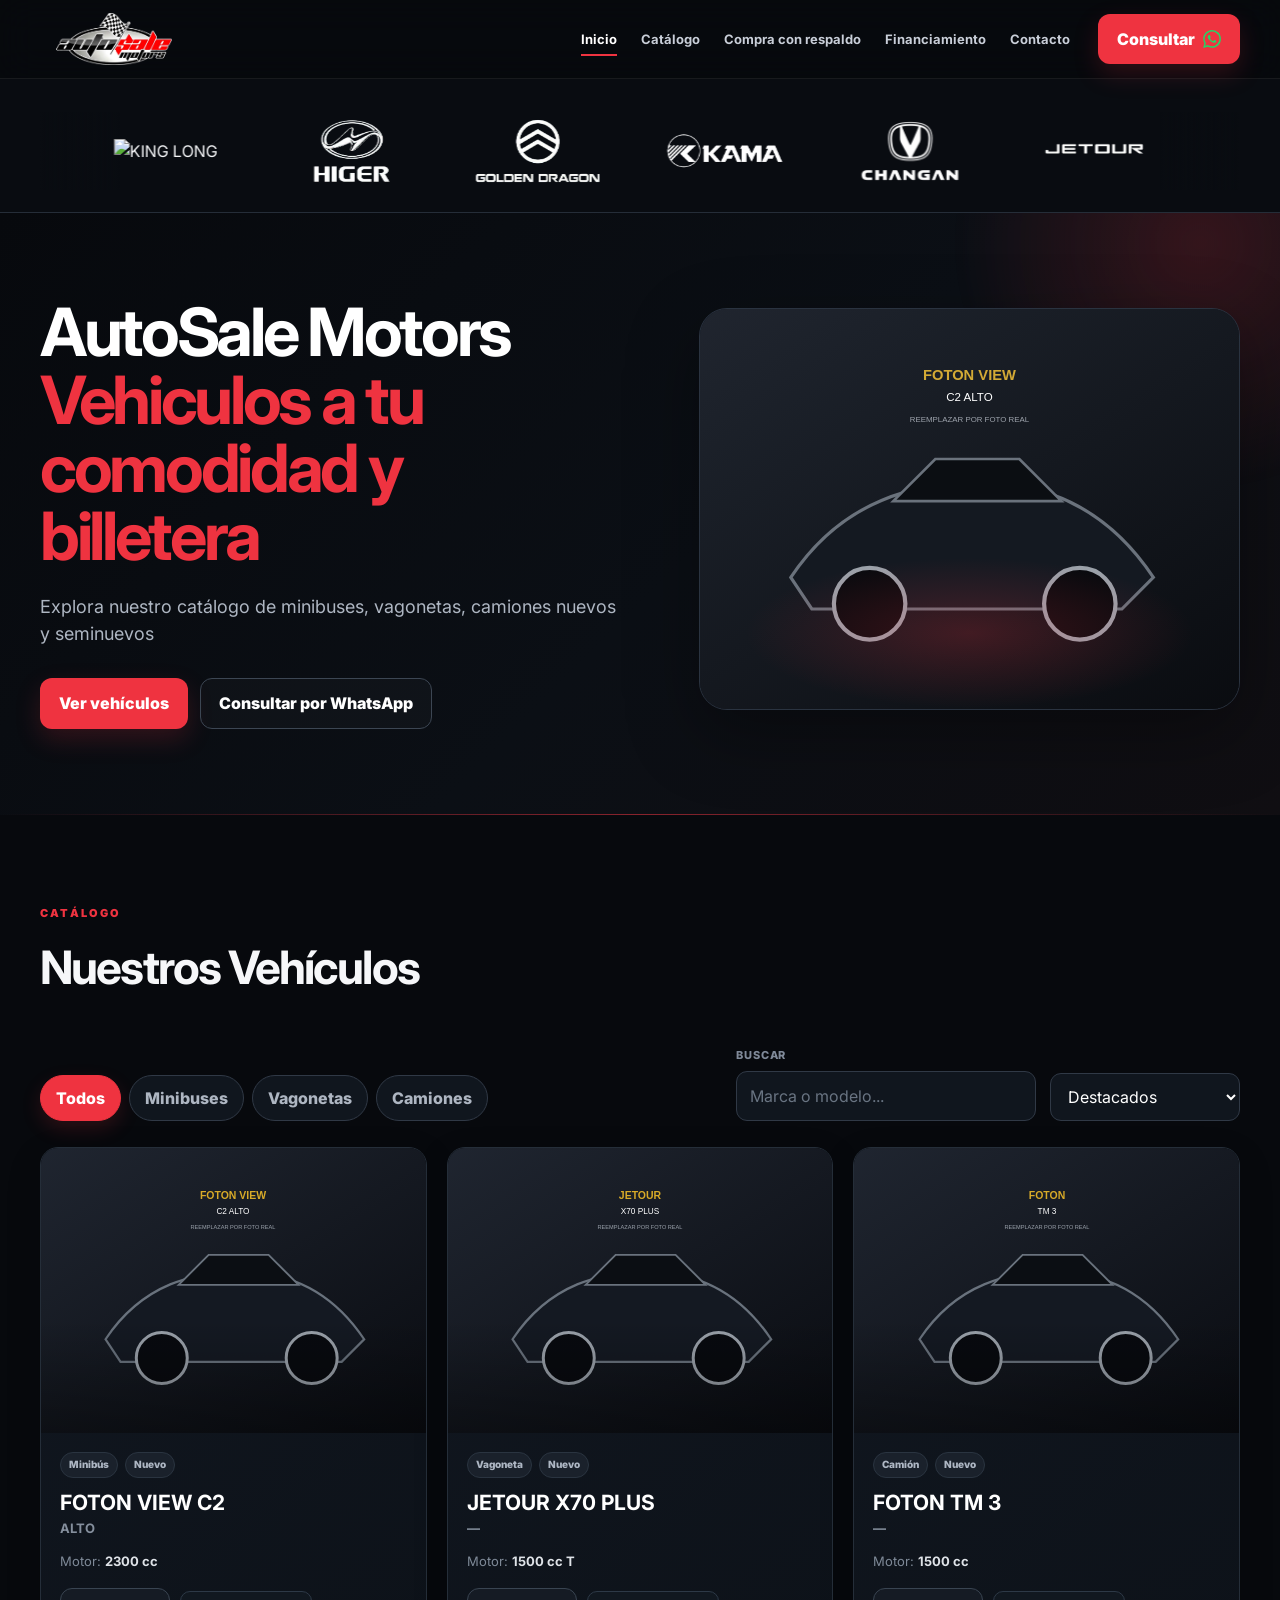
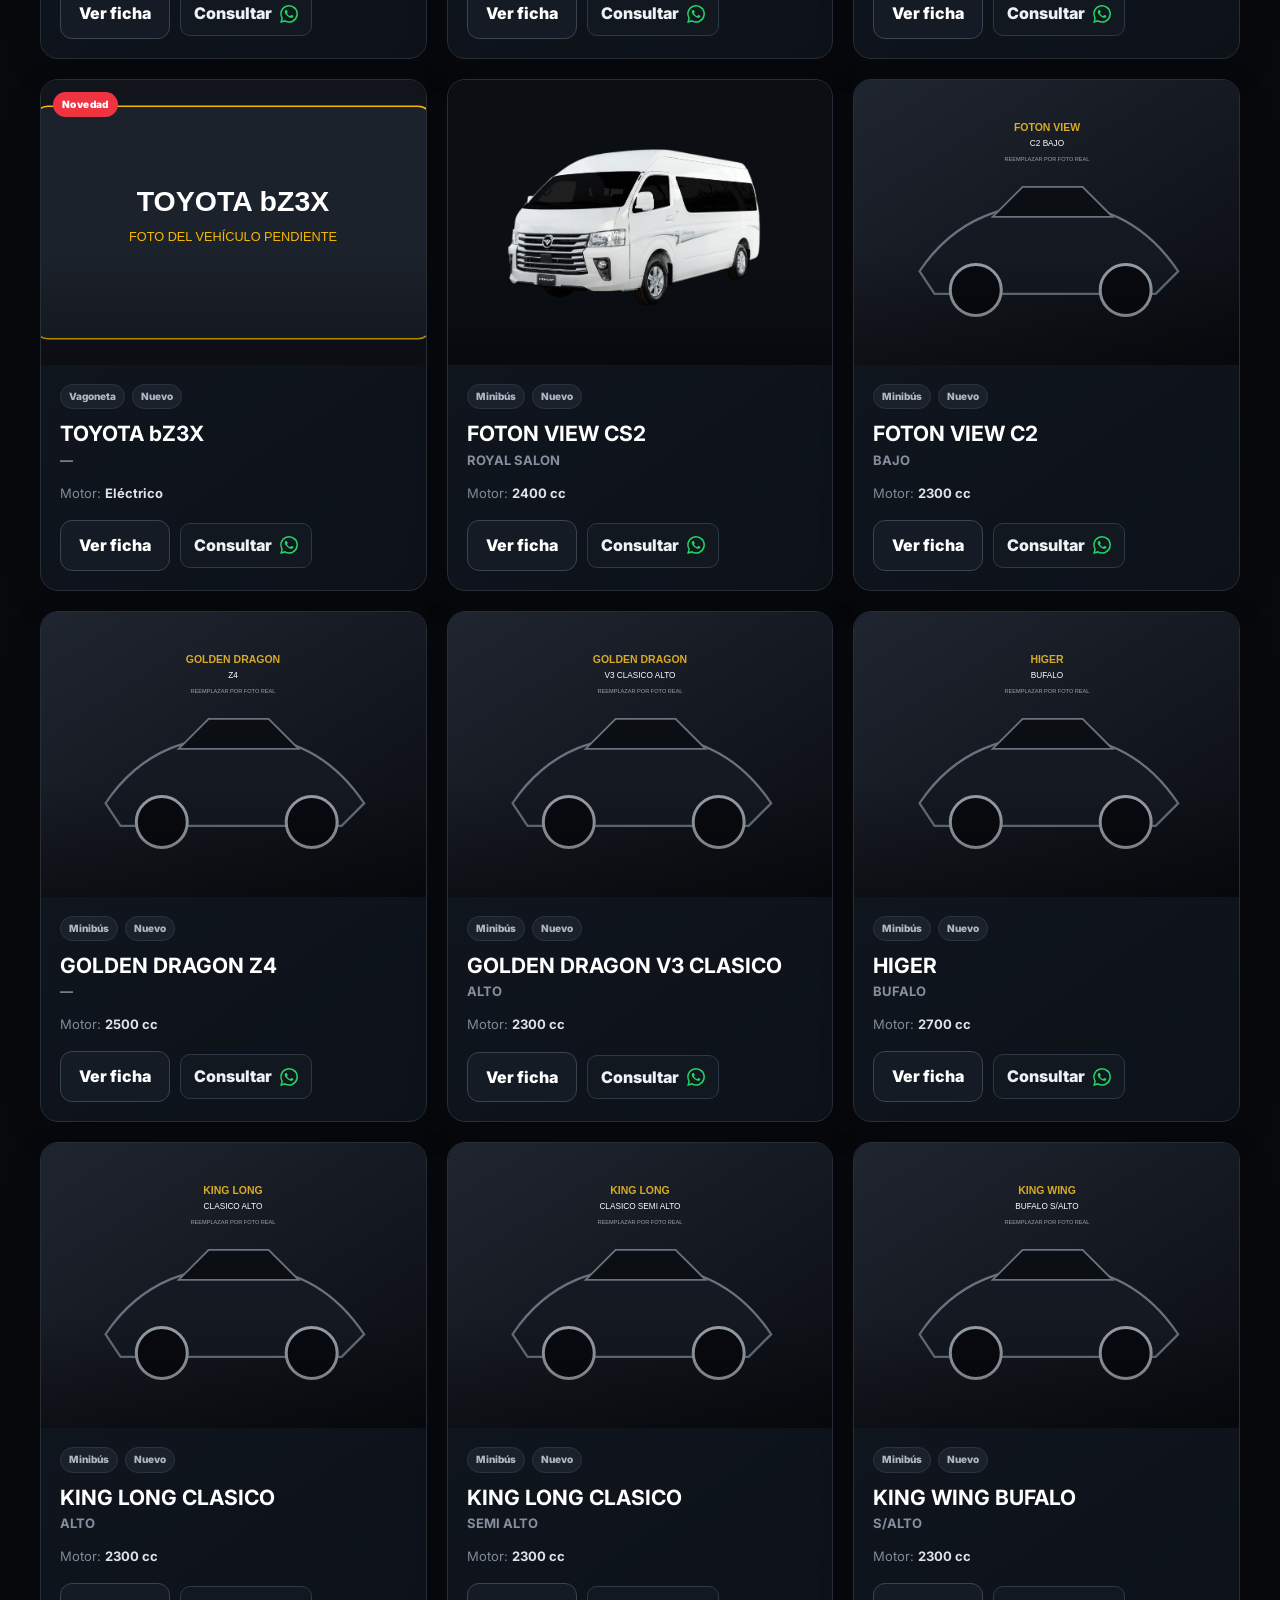
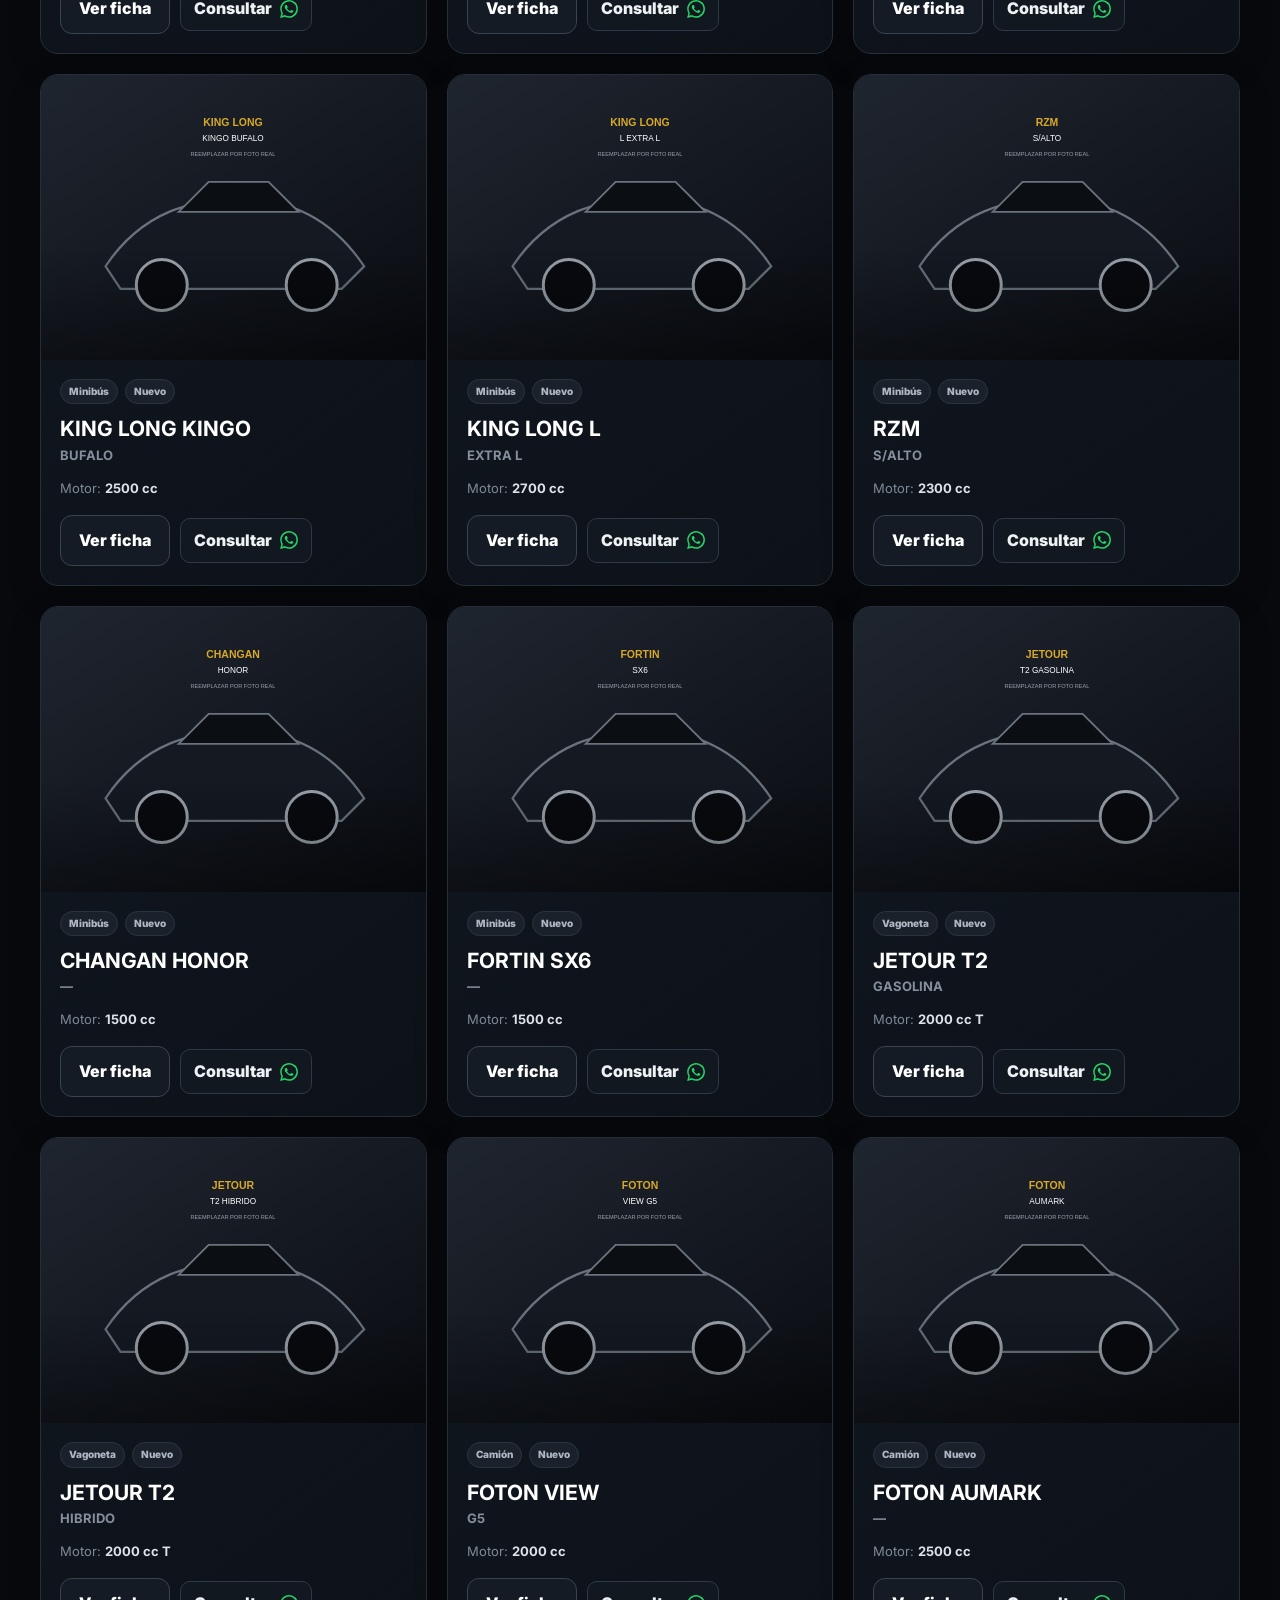
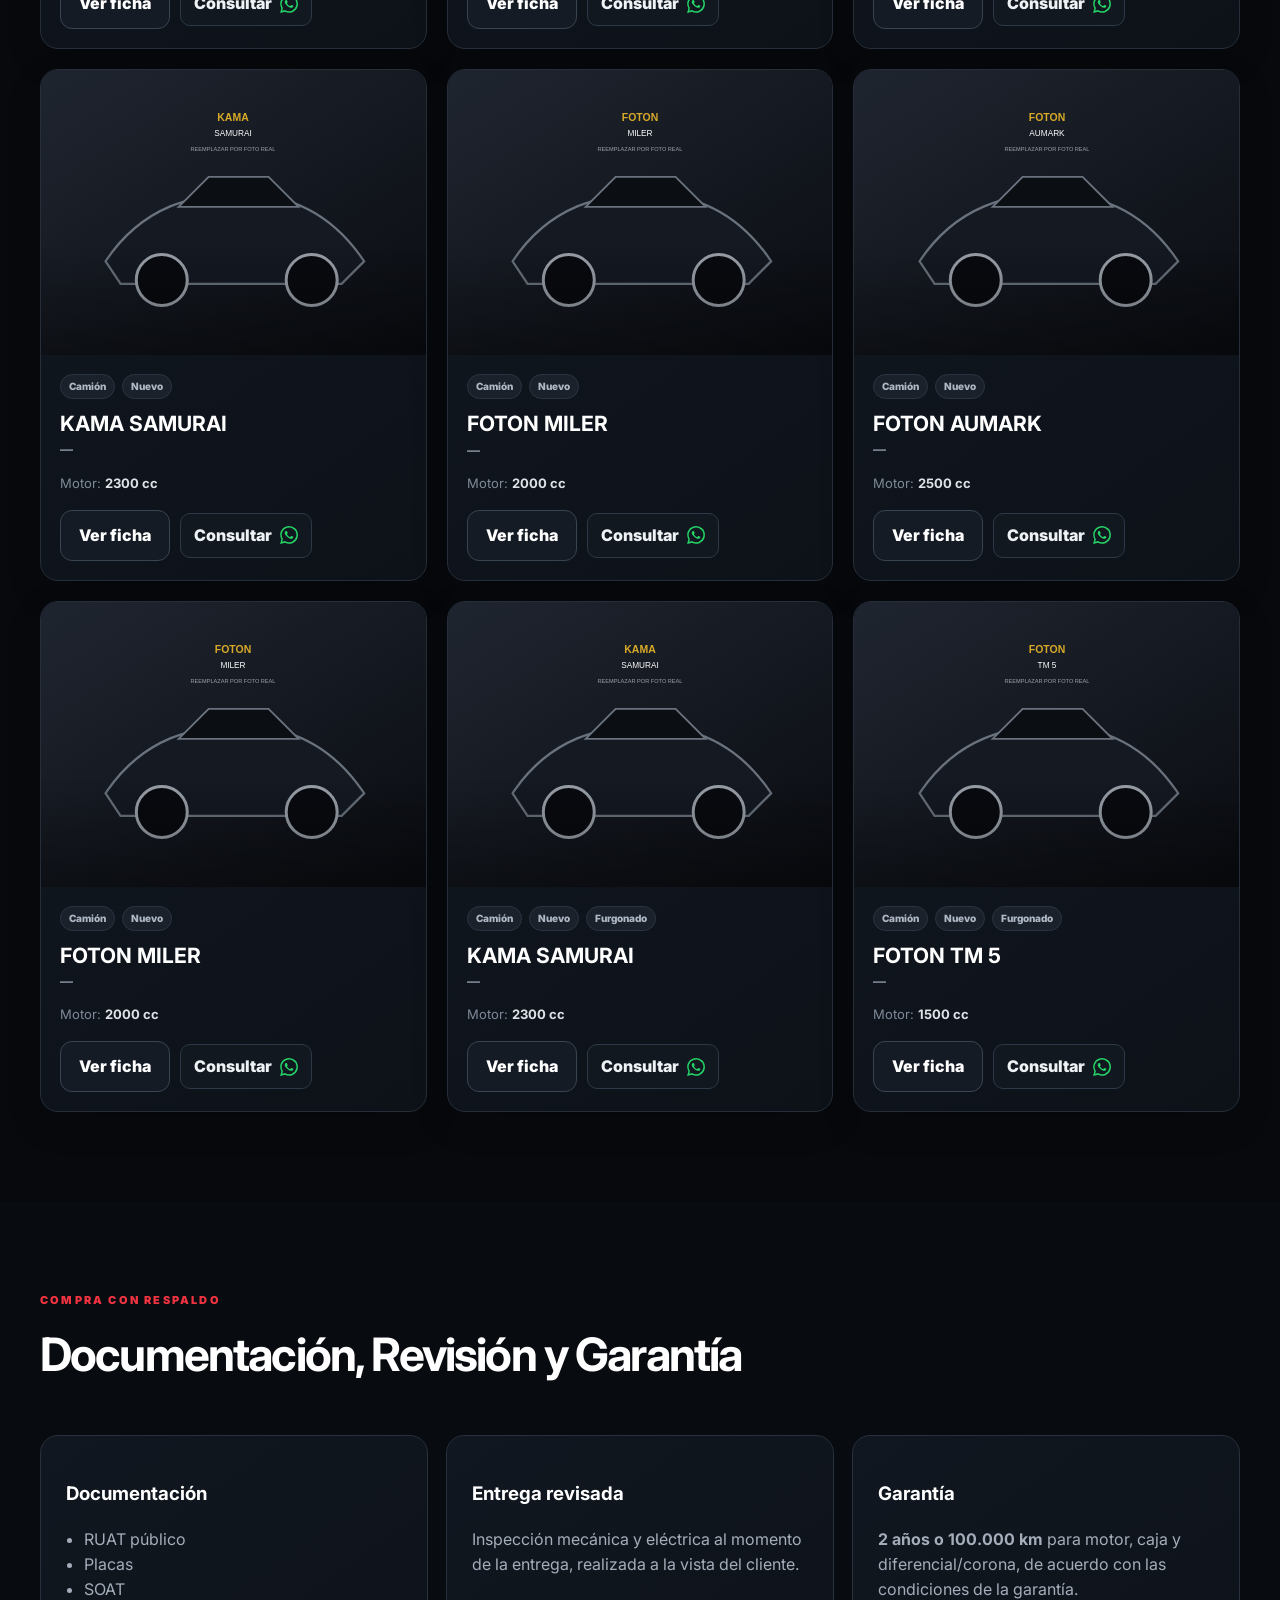
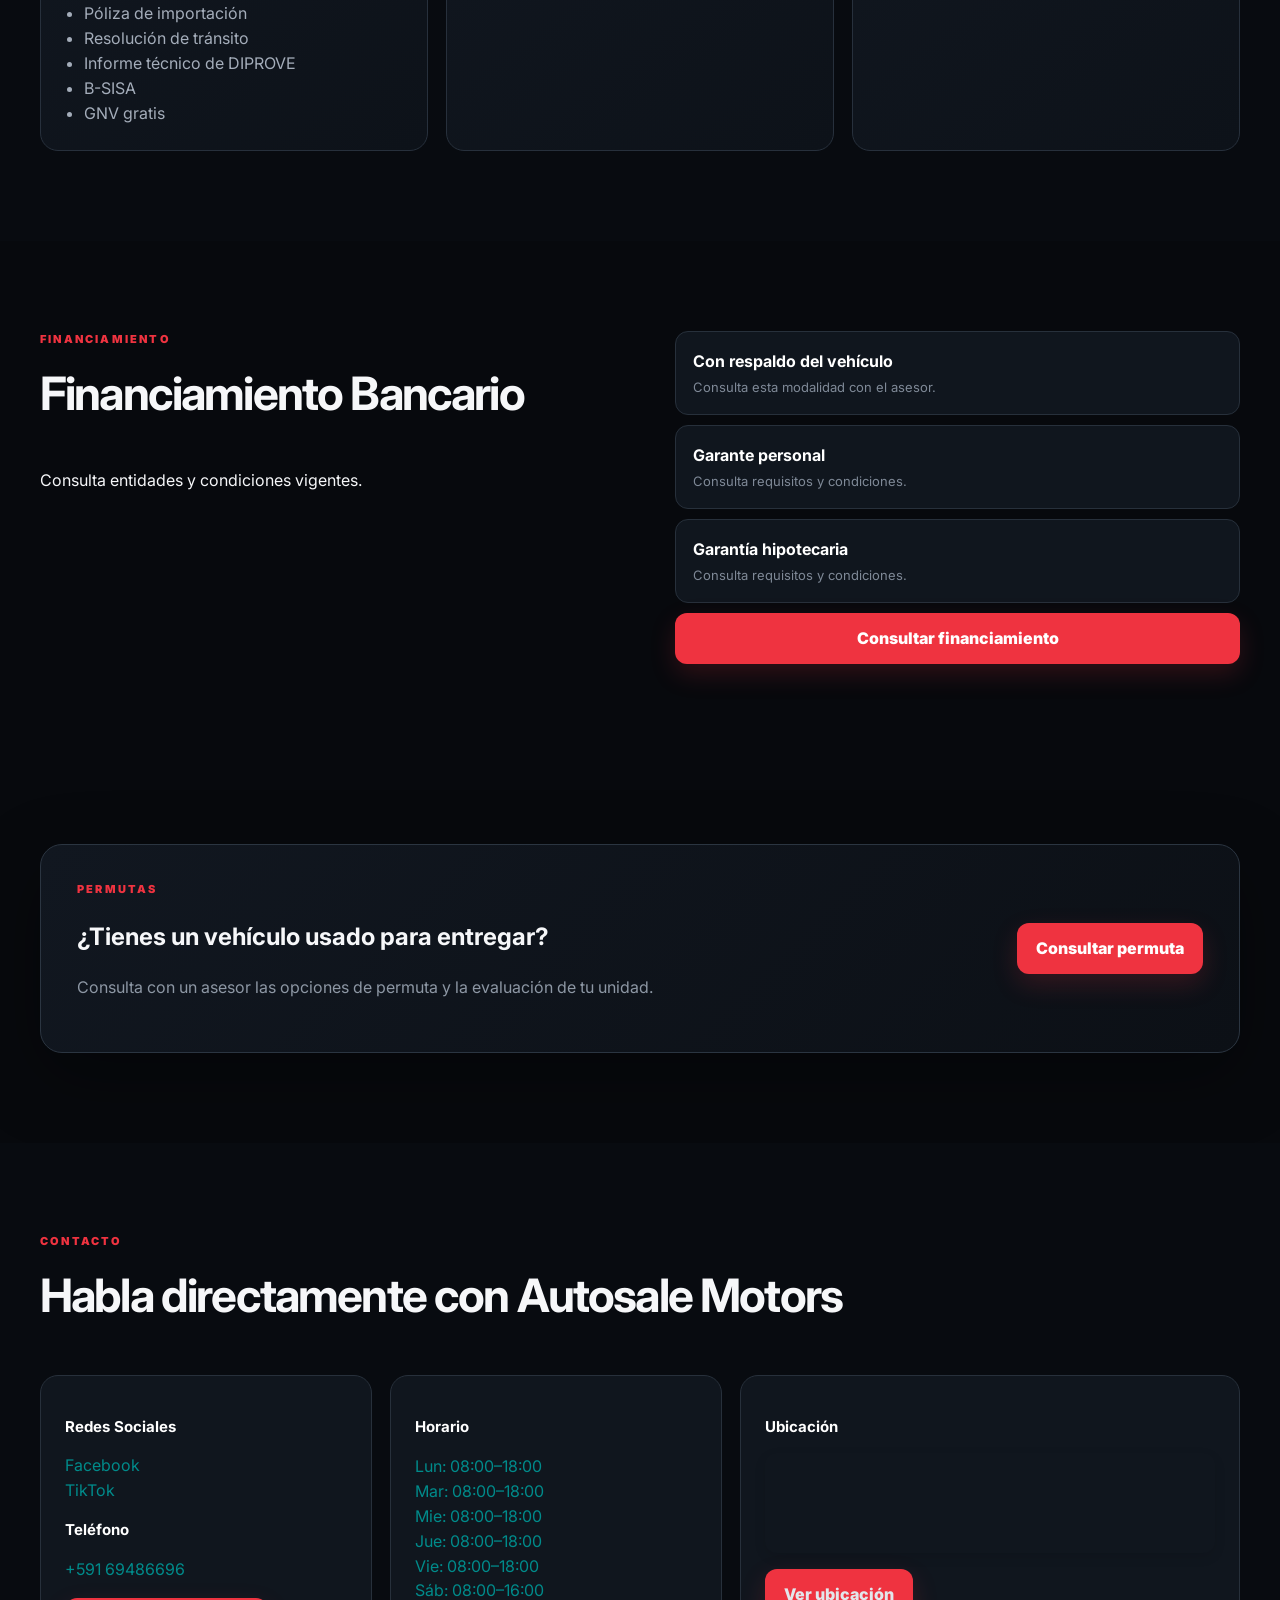
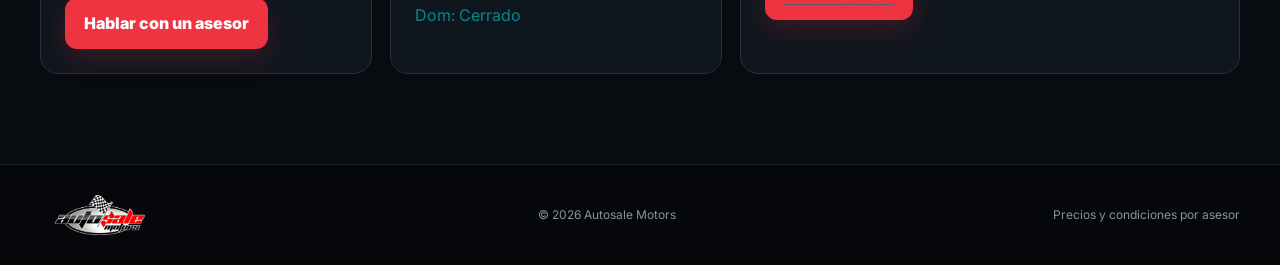
==== index.html @ 75c03fd4 "Add files via upload" ====
<!doctype html>
<html lang="es">
<head>
  <meta charset="utf-8">
  <meta name="viewport" content="width=device-width,initial-scale=1">
  <title>Autosale Motors | Vehículos</title>
  <meta name="description" content="Catálogo de minibuses, vagonetas, camiones y seminuevos de Autosale Motors.">
  <link rel="icon" href="assets/images/icon-192.png">
  <link rel="apple-touch-icon" href="assets/images/icon-192.png">
  <link rel="manifest" href="manifest.json">
  <meta property="og:type" content="website">
  <meta property="og:locale" content="es_BO">
  <meta property="og:title" content="Autosale Motors | Minibuses, vagonetas y camiones">
  <meta property="og:description" content="Catálogo de minibuses, vagonetas y camiones. Consulta disponibilidad y condiciones directamente por WhatsApp.">
  <meta property="og:image" content="assets/images/og-image.png">
  <meta name="twitter:card" content="summary_large_image">
  <link rel="preconnect" href="https://fonts.googleapis.com">
  <link rel="preconnect" href="https://fonts.gstatic.com" crossorigin>
  <link href="https://fonts.googleapis.com/css2?family=Inter:wght@400..900&amp;display=swap" rel="stylesheet">
  <link rel="stylesheet" href="css/main.css">
</head>
<body>
  <!-- =====================================================
       HEADER · Logo, navegación y contacto general.
       Editar enlaces desde los <a class="site-nav__link">.
       ===================================================== -->
  <header class="site-header js-header">
    <div class="u-container site-header__inner">
      <a class="brand" href="index.html" aria-label="Autosale Motors - Inicio">
        <img class="brand__image" src="assets/images/logo.png" alt="Autosale Motors">
      </a>
      <button class="site-header__menu-button js-menu" type="button" aria-expanded="false" aria-controls="site-nav" aria-label="Abrir menú">
        <span></span><span></span><span></span>
      </button>
      <nav class="site-nav js-nav" id="site-nav" aria-label="Navegación principal">
        <a class="site-nav__link site-nav__link--active js-nav-link" href="index.html">Inicio</a>
        <a class="site-nav__link js-nav-link" href="#vehiculos">Catálogo</a>
        <a class="site-nav__link js-nav-link" href="#respaldo">Compra con respaldo</a>
        <a class="site-nav__link js-nav-link" href="#financiamiento">Financiamiento</a>
        <a class="site-nav__link js-nav-link" href="#contacto">Contacto</a>
      </nav>
      <a class="button button--primary site-header__contact js-whatsapp" href="#">
        <span>Consultar</span>
        <svg class="icon-whatsapp" viewBox="0 0 24 24" aria-hidden="true"><path d="M20.52 3.48A11.82 11.82 0 0 0 12.08 0C5.56 0 .25 5.3.25 11.82c0 2.08.54 4.1 1.57 5.88L.16 24l6.43-1.68a11.78 11.78 0 0 0 5.49 1.36h.01c6.51 0 11.82-5.3 11.82-11.82 0-3.16-1.23-6.13-3.39-8.38Zm-8.44 18.17h-.01a9.8 9.8 0 0 1-4.99-1.36l-.36-.21-3.82 1 1.02-3.72-.24-.38a9.82 9.82 0 1 1 8.4 4.67Zm5.39-7.37c-.29-.15-1.72-.85-1.99-.95-.27-.1-.46-.15-.66.15-.19.29-.76.95-.93 1.14-.17.19-.34.22-.63.07-.29-.15-1.21-.45-2.3-1.42-.85-.76-1.42-1.69-1.59-1.98-.17-.29-.02-.45.13-.6.13-.13.29-.34.44-.51.15-.17.19-.29.29-.49.1-.19.05-.37-.02-.52-.07-.15-.66-1.58-.9-2.16-.24-.57-.48-.49-.66-.5h-.56c-.19 0-.49.07-.75.37-.26.29-.98.96-.98 2.35s1 2.72 1.14 2.91c.14.19 1.97 3.01 4.77 4.22.67.29 1.19.46 1.6.59.67.21 1.28.18 1.76.11.54-.08 1.72-.7 1.96-1.37.24-.67.24-1.25.17-1.37-.07-.12-.26-.19-.55-.34Z"/></svg>
      </a>
    </div>
  </header>

  <!-- =====================================================
       MARCAS · Los PNG se colocan en assets/images/marcas/.
       La animación la controla js/modules/brands-carousel.js.
       ===================================================== -->
  <section class="brands" aria-label="Marcas con las que trabajamos">
    <div class="u-container brands__inner">
      <div class="brands__head">
        <div class="brands__title"></div>
      </div>
      <div class="brand-carousel js-brand-carousel" aria-label="Carrusel automático de marcas">
        <div class="brands-track js-brands-track"></div>
      </div>
    </div>
  </section>

  <main>
    <!-- HERO -->
    <section class="hero reveal">
      <div class="u-container hero__grid">
        <div>
          <p class="hero__eyebrow"></p>
          <h1 class="hero__title">AutoSale Motors<br><span>Vehiculos a tu comodidad y billetera</span></h1>
          <p class="hero__text">Explora nuestro catálogo de minibuses, vagonetas, camiones nuevos y seminuevos</p>
          <div class="hero__actions">
            <a class="button button--primary" href="#vehiculos">Ver vehículos</a>
            <a class="button button--ghost js-whatsapp" href="#">Consultar por WhatsApp</a>
          </div>
        </div>
        <div class="hero__visual">
          <img class="hero__image" src="assets/images/vehiculos/foton-view-c2-alto.svg" alt="Vehículo Autosale" loading="eager">
        </div>
      </div>
    </section>

    <!-- CATÁLOGO -->
    <section class="section reveal" id="vehiculos">
      <div class="u-container">
        <div class="section-head">
          <div>
            <p class="eyebrow">CATÁLOGO</p>
            <h2 class="section-head__title">Nuestros Vehículos</h2>
          </div>
          <p class="section-head__text"></p>
        </div>
        <div class="catalog-tools">
          <div class="filter-tabs" role="tablist" aria-label="Filtrar vehículos">
            <button class="filter-tab filter-tab--active js-filter" type="button" role="tab" aria-selected="true" data-filter="todos">Todos</button>
            <button class="filter-tab js-filter" type="button" role="tab" aria-selected="false" data-filter="minibus">Minibuses</button>
            <button class="filter-tab js-filter" type="button" role="tab" aria-selected="false" data-filter="vagoneta">Vagonetas</button>
            <button class="filter-tab js-filter" type="button" role="tab" aria-selected="false" data-filter="camion">Camiones</button>
          </div>
          <label class="search">
            <span class="search__label">Buscar</span>
            <input class="search__input js-search" type="search" placeholder="Marca o modelo...">
          </label>
          <select class="catalog-tools__select js-sort" aria-label="Ordenar catálogo">
            <option value="default">Destacados</option>
            <option value="az">Marca A-Z</option>
            <option value="za">Marca Z-A</option>
            <option value="motor-asc">Motor menor a mayor</option>
            <option value="motor-desc">Motor mayor a menor</option>
          </select>
        </div>
        <div class="vehicle-grid js-grid"></div>
        <p class="empty js-empty" hidden>No encontramos vehículos con esos criterios.</p>
      </div>
    </section>

    <!-- RESPALDO -->
    <section class="section section--dark reveal" id="respaldo">
      <div class="u-container">
        <div class="section-head section-head--light">
          <div>
            <p class="eyebrow">COMPRA CON RESPALDO</p>
            <h2 class="section-head__title">Documentación, Revisión y Garantía</h2>
          </div>
          <p class="section-head__text"></p>
        </div>
        <div class="info-grid">
          <article class="info-card"><h3 class="info-card__title">Documentación</h3><ul class="info-card__list"><li>RUAT público</li><li>Placas</li><li>SOAT</li><li>Póliza de importación</li><li>Resolución de tránsito</li><li>Informe técnico de DIPROVE</li><li>B-SISA</li><li>GNV gratis</li></ul></article>
          <article class="info-card"><h3 class="info-card__title">Entrega revisada</h3><p class="info-card__text">Inspección mecánica y eléctrica al momento de la entrega, realizada a la vista del cliente.</p></article>
          <article class="info-card"><h3 class="info-card__title">Garantía</h3><p class="info-card__text"><strong>2 años o 100.000 km</strong> para motor, caja y diferencial/corona, de acuerdo con las condiciones de la garantía.</p></article>
        </div>
      </div>
    </section>

    <!-- FINANCIAMIENTO -->
    <section class="section reveal" id="financiamiento">
      <div class="u-container two-col">
        <div><p class="eyebrow">FINANCIAMIENTO</p><h2 class="two-col__title">Financiamiento Bancario</h2>
          <p>Consulta entidades y condiciones vigentes.</p></div>
        <div class="option-list">
          <div class="option-list__item"><b class="option-list__title">Con respaldo del vehículo</b><span class="option-list__text">Consulta esta modalidad con el asesor.</span></div>
          <div class="option-list__item"><b class="option-list__title">Garante personal</b><span class="option-list__text">Consulta requisitos y condiciones.</span></div>
          <div class="option-list__item"><b class="option-list__title">Garantía hipotecaria</b><span class="option-list__text">Consulta requisitos y condiciones.</span></div>
          <a class="button button--primary js-whatsapp" href="#">Consultar financiamiento</a>
        </div>
      </div>
    </section>

    <!-- PERMUTAS -->
    <section class="section reveal">
      <div class="u-container permuta">
        <div><p class="eyebrow">PERMUTAS</p><h2>¿Tienes un vehículo usado para entregar?</h2><p class="permuta__text">Consulta con un asesor las opciones de permuta y la evaluación de tu unidad.</p></div>
        <a class="button button--primary js-whatsapp" href="#">Consultar permuta</a>
      </div>
    </section>

    <!-- CONTACTO -->
    <section class="section contact reveal" id="contacto">
      <div class="u-container">
        <div class="section-head"><div><p class="eyebrow">CONTACTO</p><h2 class="section-head__title">Habla directamente con Autosale Motors</h2></div></div>
        <div class="contact-grid">
          <div class="contact-card">
            <h3 class="contact-card__title">Redes Sociales</h3>
            <a style="color: darkcyan;" class="contact-card__link" href="https://www.facebook.com/people/Auto-Sale-Motors/100065168436242/#" target="_blank" rel="noopener">Facebook</a><br>
            <a style="color: darkcyan;" class="contact-card__link" href="https://www.tiktok.com/@autosale.motors?is_from_webapp=1&sender_device=pc" target="_blank" rel="noopener">TikTok</a>

            <h3 class="contact-card__title">Teléfono</h3><p style="color: darkcyan;" class="contact-card__text js-contact-whatsapp">+591 69486696</p>
            <a class="button button--primary js-whatsapp" href="#">Hablar con un asesor</a></div>

          <div class="contact-card"><h3 class="contact-card__title">Horario</h3><p style="color: darkcyan;" class="contact-card__text">Lun: 08:00–18:00<br>Mar: 08:00–18:00<br>Mie: 08:00–18:00<br>Jue: 08:00–18:00<br>Vie: 08:00–18:00<br>Sáb: 08:00–16:00<br>Dom: Cerrado</p>
          </div>
          <div class="contact-card"><h3 class="contact-card__title">Ubicación</h3><div src="TU_ENLACE_DE_MAPA" 
    style="flex: 1; min-width: 250px; height: 100px; border: 0; border-radius: 12px; box-shadow: 0 4px 12px rgba(0, 0, 0, 0.1);" 
    allowfullscreen="" 
    loading="lazy" class="contact-card__map"><iframe src="https://www.google.com/maps/embed?pb=!1m18!1m12!1m3!1d18110.811074901874!2d-66.18019692022914!3d-17.39599055058929!2m3!1f0!2f0!3f0!3m2!1i1024!2i768!4f13.1!3m3!1m2!1s0x93e3750052446ee1%3A0x9e86933215e1fd97!2sAutoSale%20Motors!5e0!3m2!1ses-419!2sbo!4v1790391130213!5m2!1ses-419!2sbo" width="450" height="100" style="border:0;" allowfullscreen="" loading="lazy" referrerpolicy="strict-origin-when-cross-origin"></iframe></div> 
            
          </p><a class="text-link js-map button button--primary" href="https://maps.app.goo.gl/DhuYHUodDuQK1WaX8" target="_blank" rel="noopener">Ver ubicación</a></div>
        </div>
      </div>
    </section>
  </main>

  <footer class="site-footer">
    <div class="u-container site-footer__inner">
      <img class="site-footer__logo" src="assets/images/logo.png" alt="Autosale Motors">
      <span>© <span id="year"></span> Autosale Motors</span>
      <span>Precios y condiciones por asesor</span>
    </div>
  </footer>

  <!-- Datos globales -->
  <script src="js/config.js"></script>
  <script src="data/vehicles.js"></script>
  <script src="data/brands.js"></script>

  <!-- Módulos: cada archivo tiene una responsabilidad concreta. -->
  <script src="js/modules/whatsapp.js"></script>
  <script src="js/modules/navigation.js"></script>
  <script src="js/modules/header.js"></script>
  <script src="js/modules/brands-carousel.js"></script>
  <script src="js/modules/reveal.js"></script>
  <script src="js/modules/catalog.js"></script>
  <script src="js/modules/seo.js"></script>
  <script src="js/main.js"></script>
</body>
</html>
---- css/main.css ----
/*
 * AUTOSALE MOTORS · HOJA DE ESTILOS PRINCIPAL
 * ---------------------------------------------------------
 * Este archivo solo organiza los módulos CSS. Para modificar:
 * - colores/globales: 00-base.css
 * - menú/header: 10-header.css
 * - botones: 20-buttons.css
 * - portada: 30-hero.css
 * - carrusel de marcas: 40-brands.css
 * - secciones informativas: 50-sections.css
 * - catálogo/tarjetas: 60-catalog.css
 * - ficha individual: 70-detail.css
 * - utilidades/animaciones: 80-utilities.css
 * - móvil/tablet: 90-responsive.css
 *
 * Se mantienen imports para que quien prefiera enlazar solo main.css
 * siga teniendo todo el sitio disponible.
 */
@import url("00-base.css");
@import url("10-header.css");
@import url("20-buttons.css");
@import url("30-hero.css");
@import url("40-brands.css");
@import url("50-sections.css");
@import url("60-catalog.css");
@import url("70-detail.css");
@import url("80-utilities.css");
@import url("90-responsive.css");
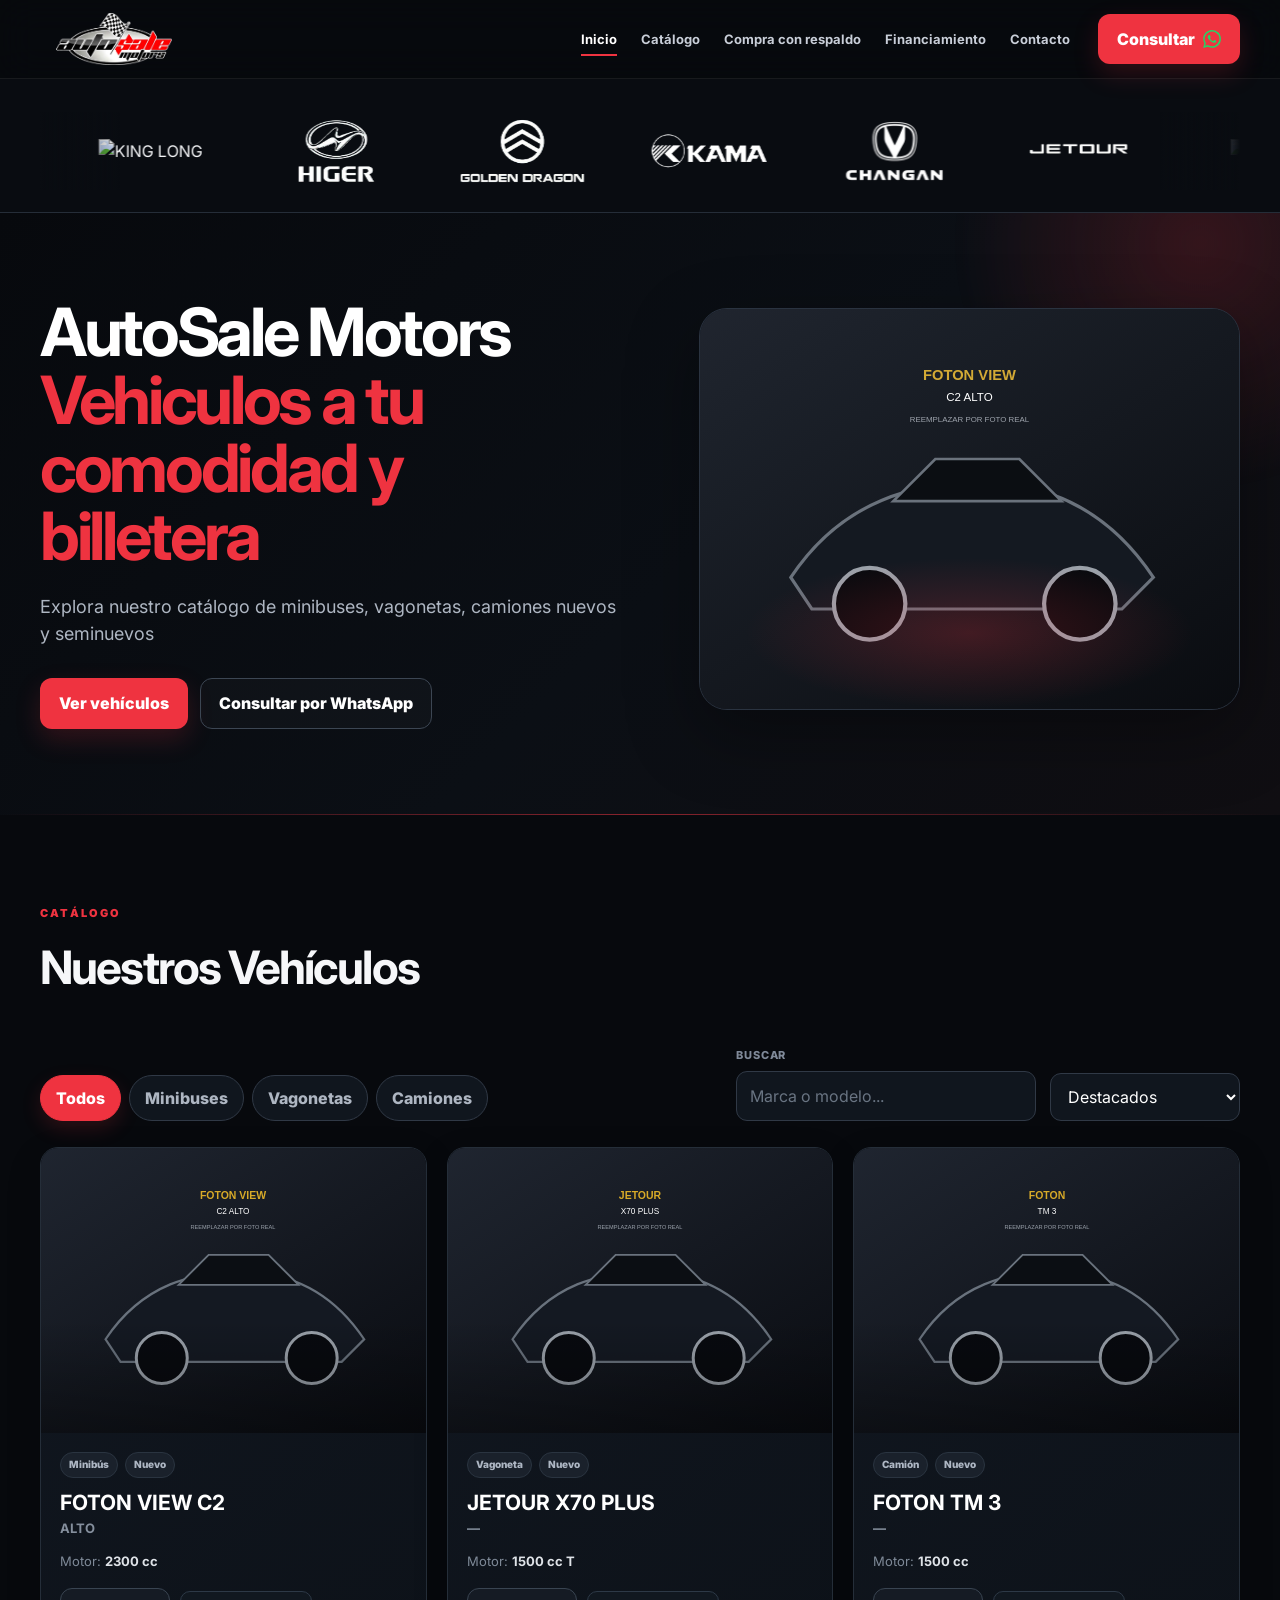
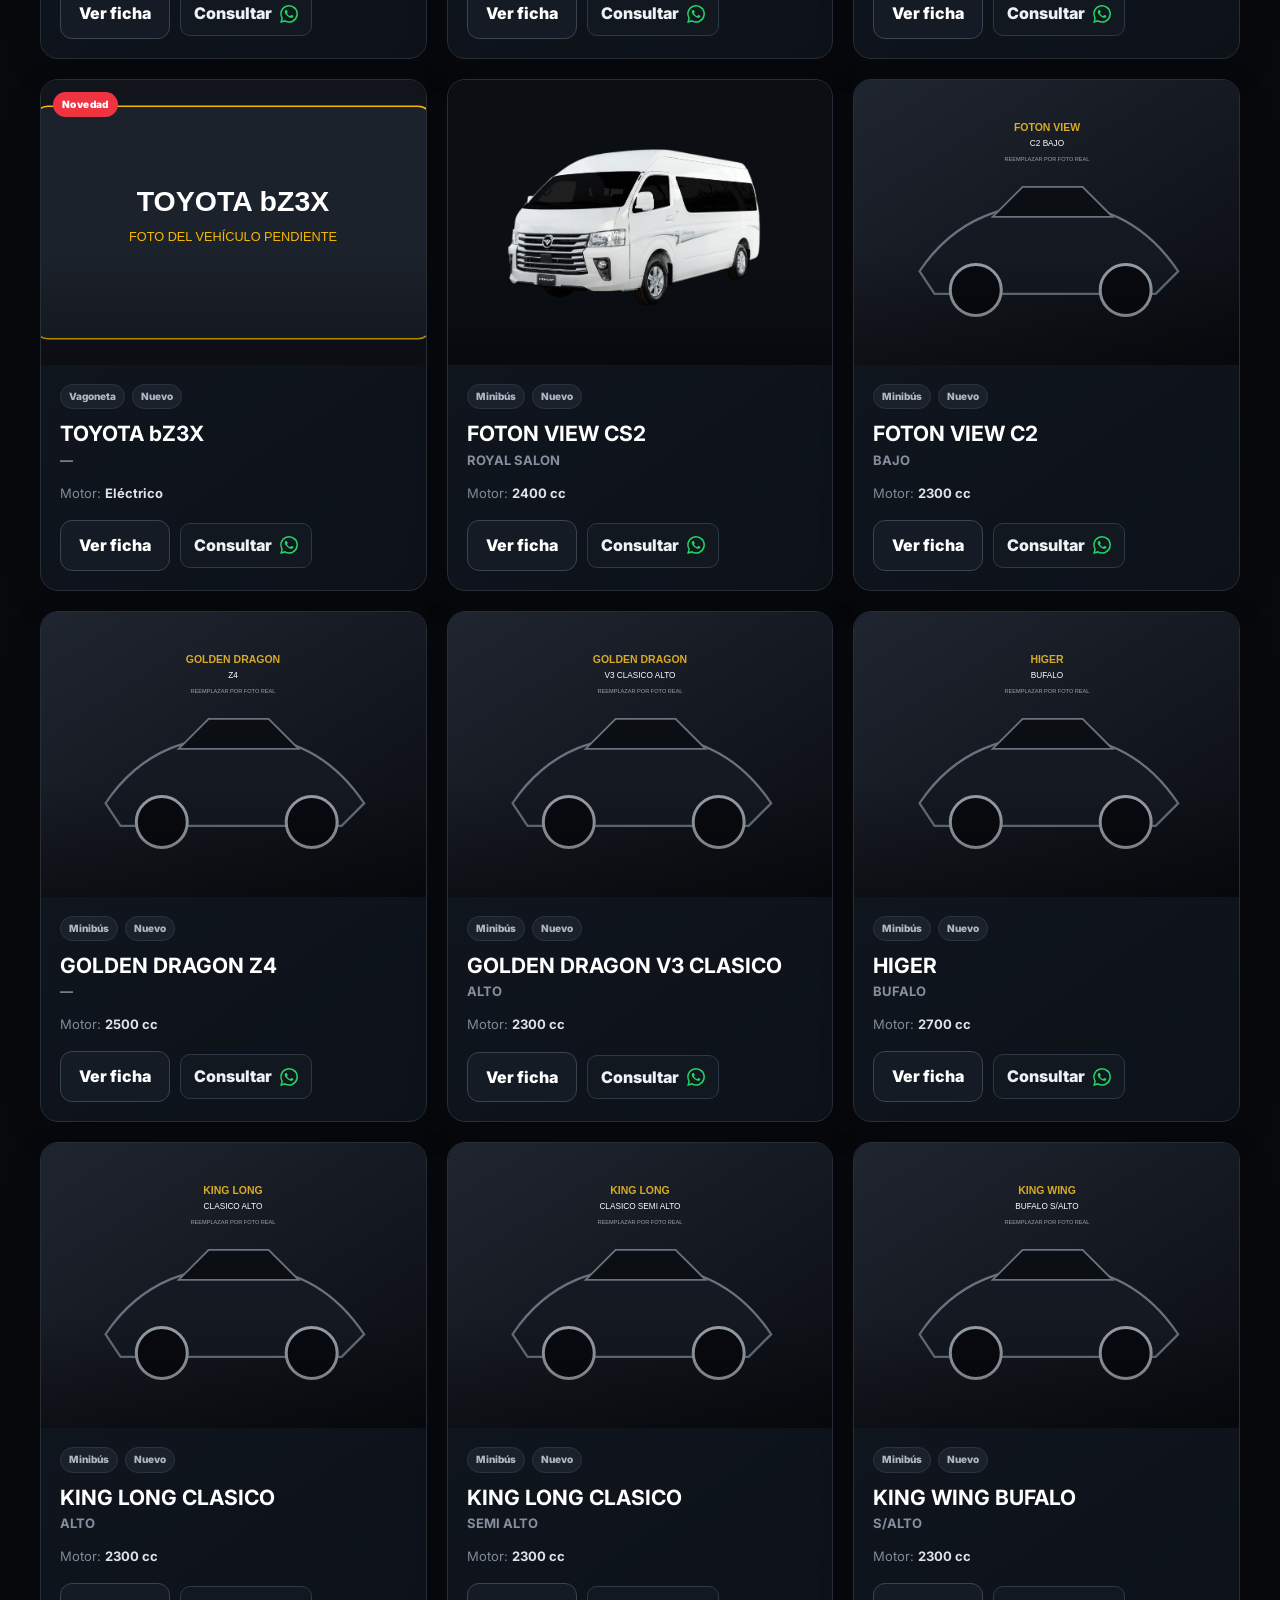
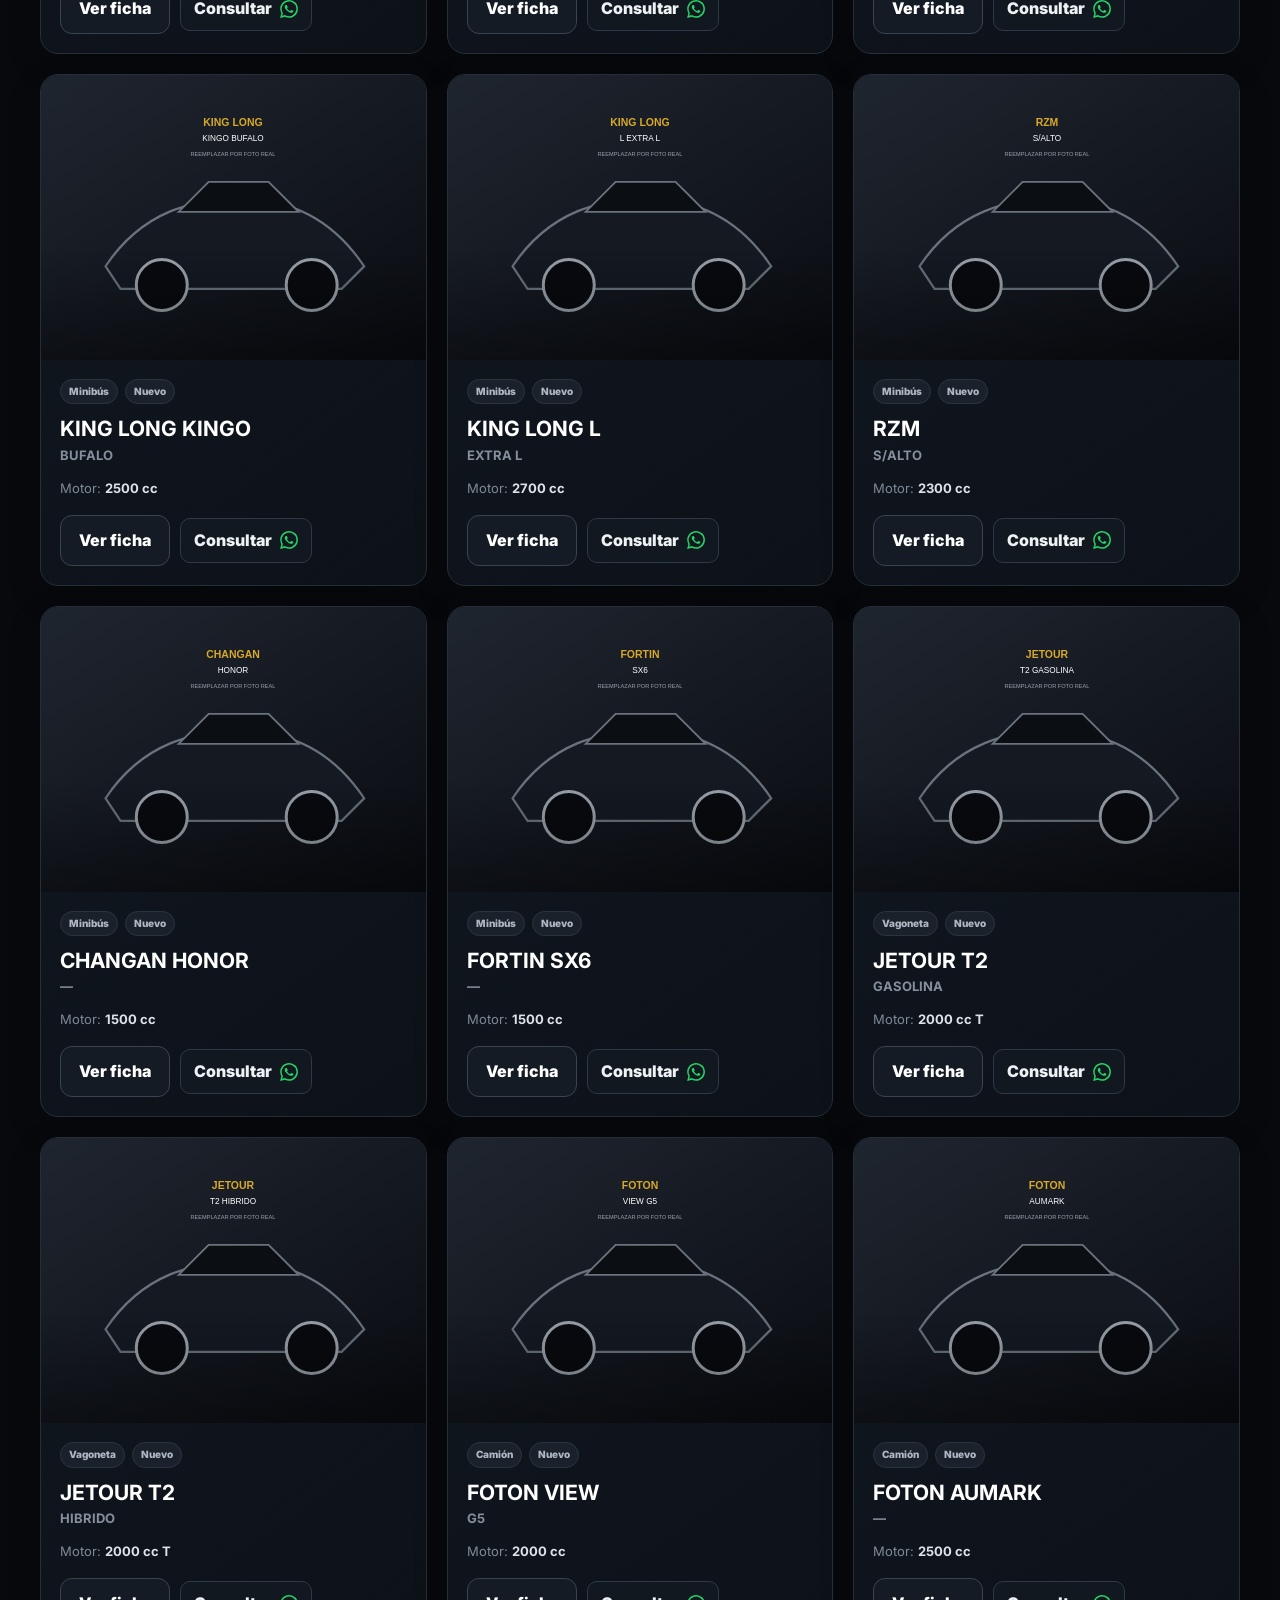
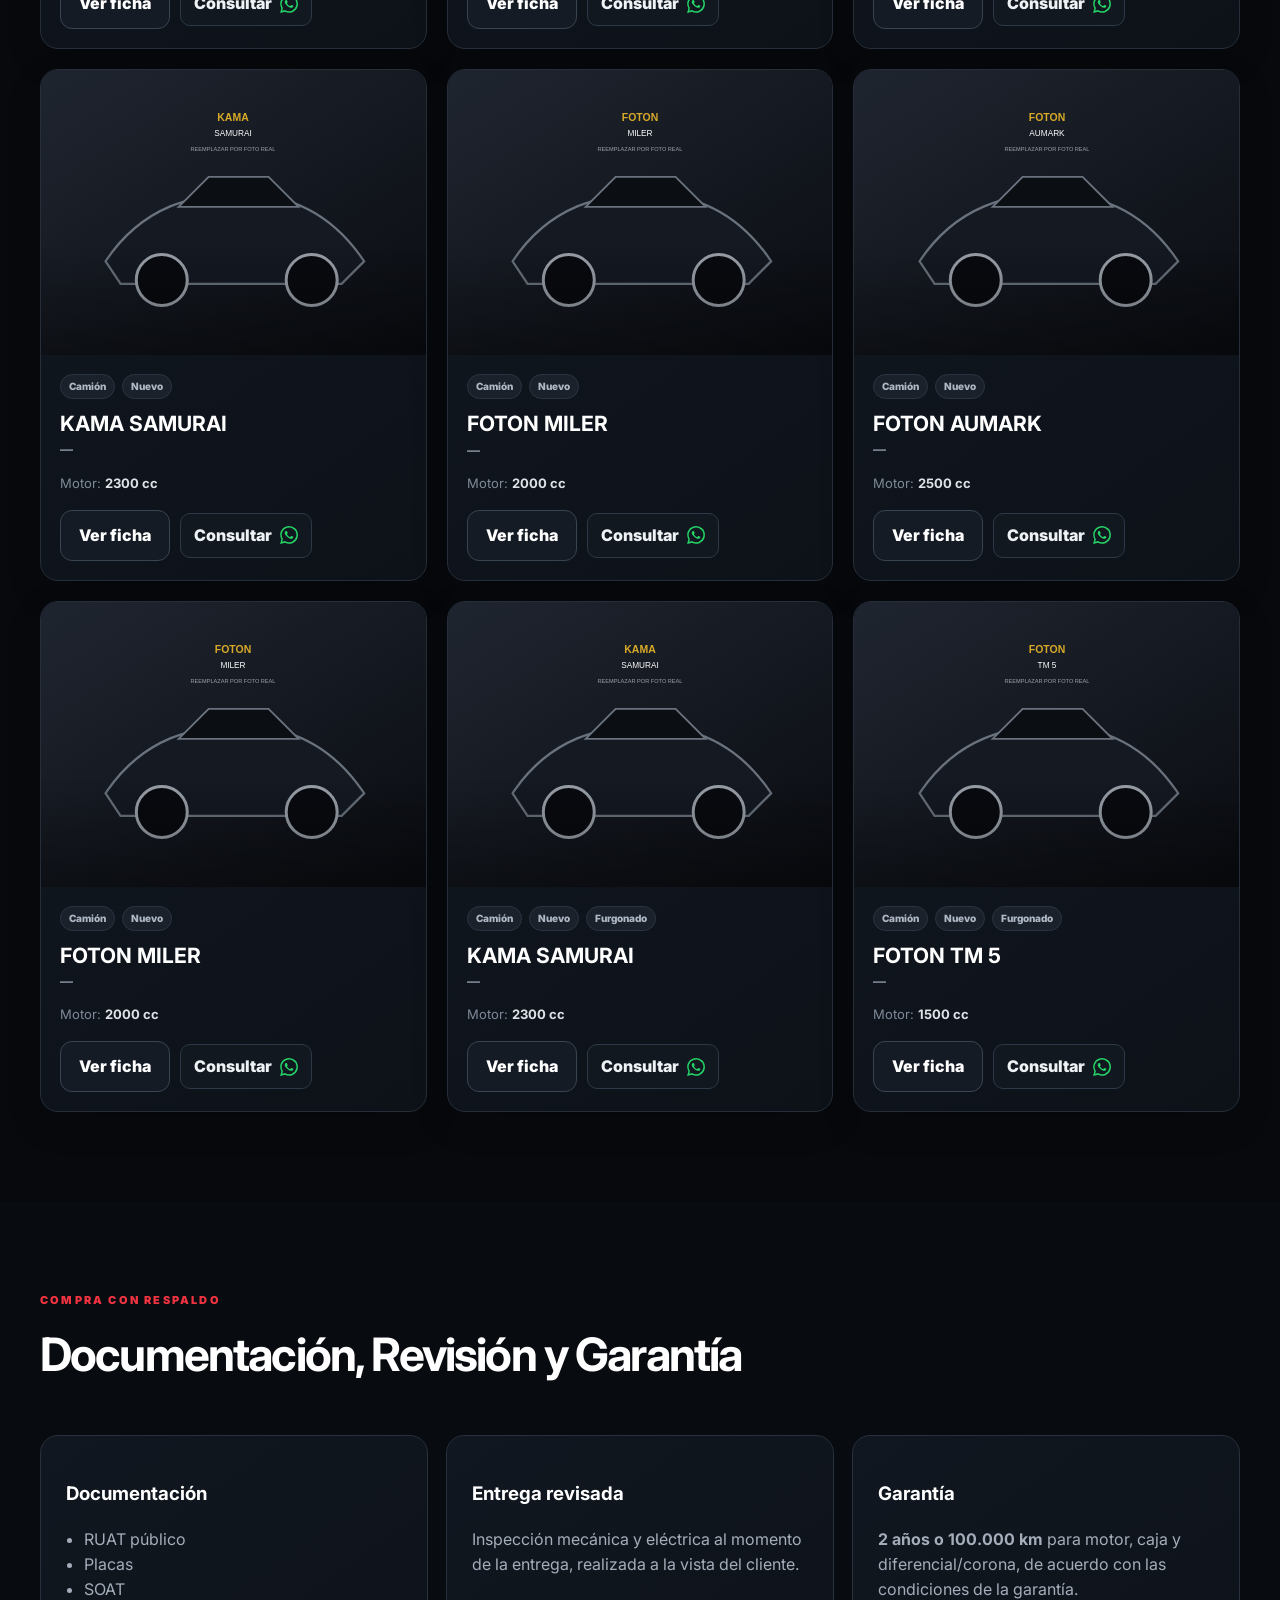
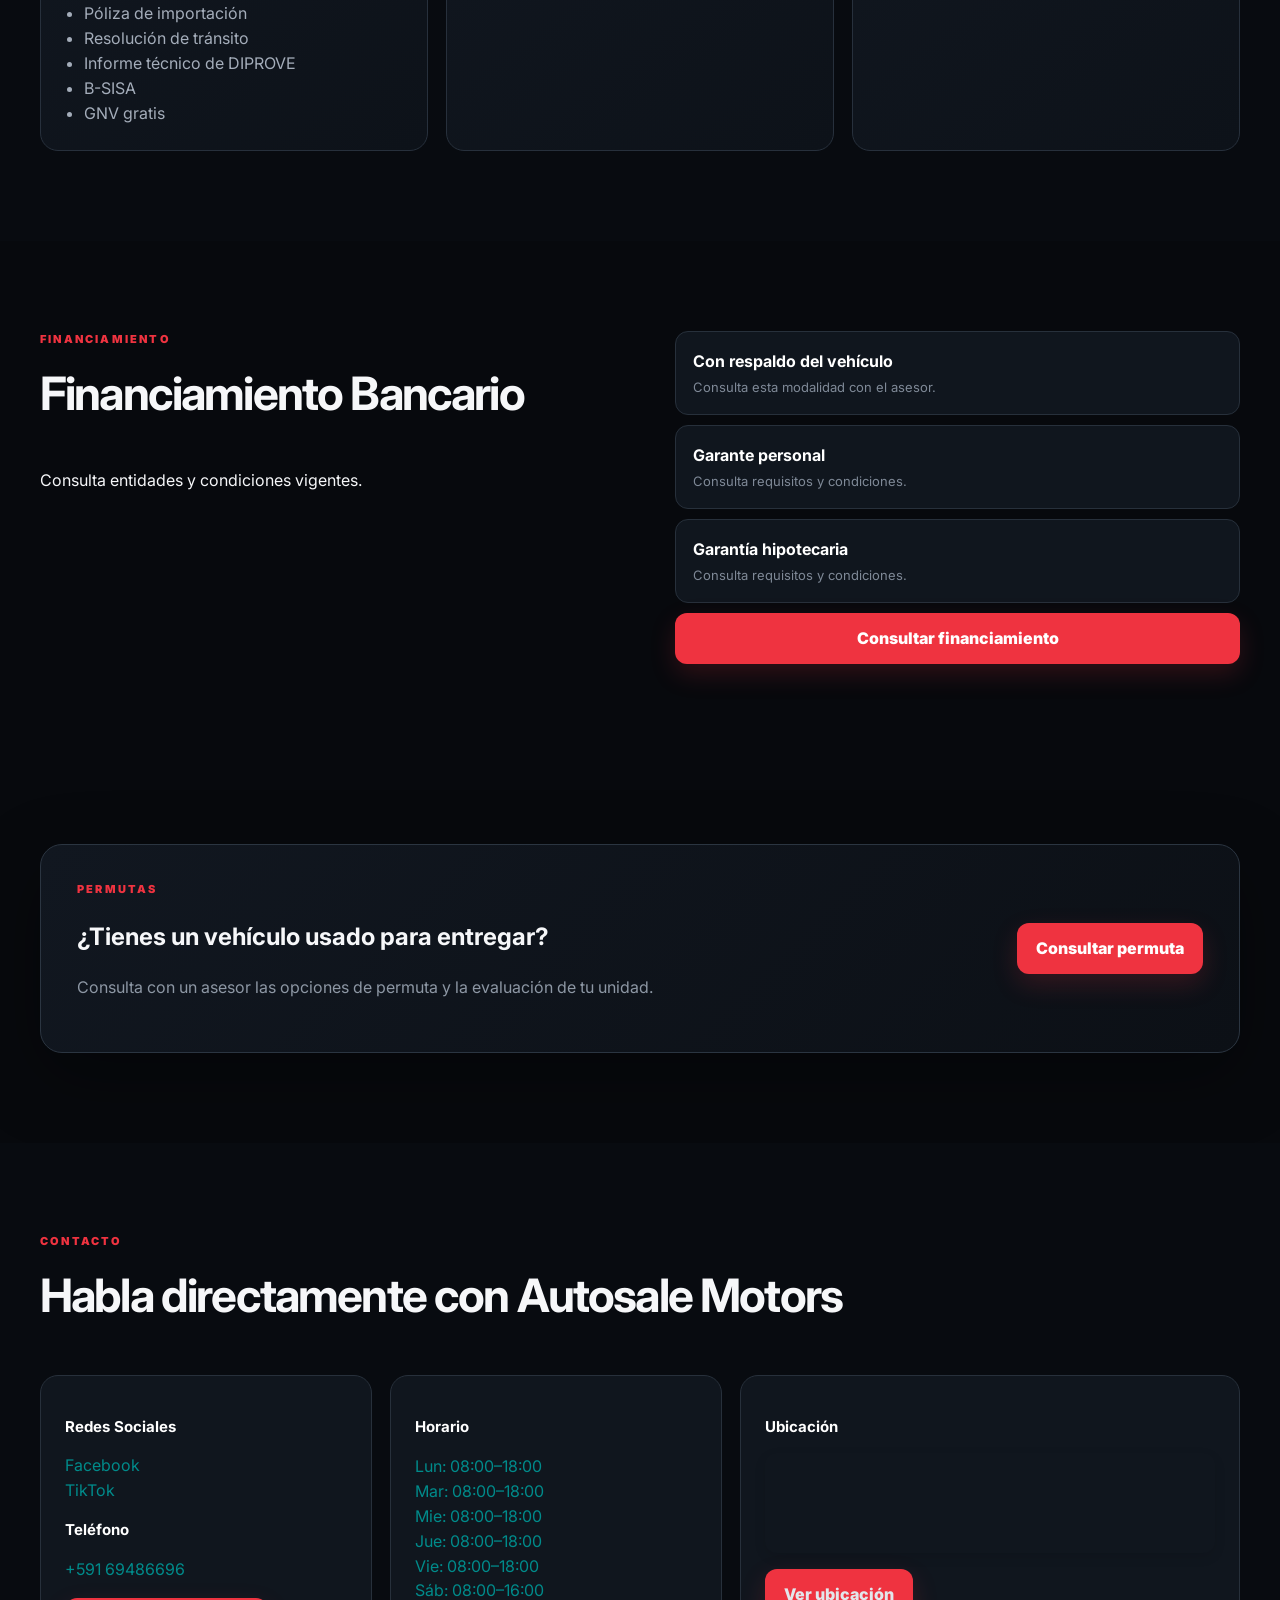
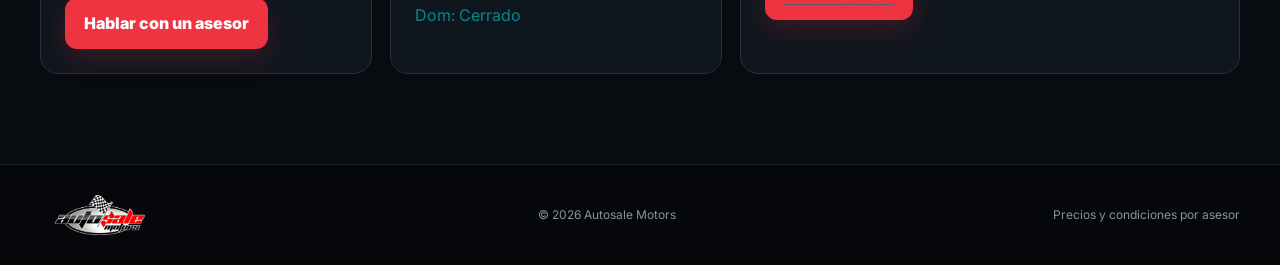
==== commit 7e657ccc: "Add files via upload" ====
--- a/index.html
+++ b/index.html
@@ -189,7 +189,10 @@
   </footer>
 
   <!-- Datos globales -->
+  <script src="https://cdn.jsdelivr.net/npm/@supabase/supabase-js@2"></script>
   <script src="js/config.js"></script>
+  <script src="js/supabase-config.js"></script>
+  <script src="js/supabase-public.js"></script>
   <script src="data/vehicles.js"></script>
   <script src="data/brands.js"></script>
 
